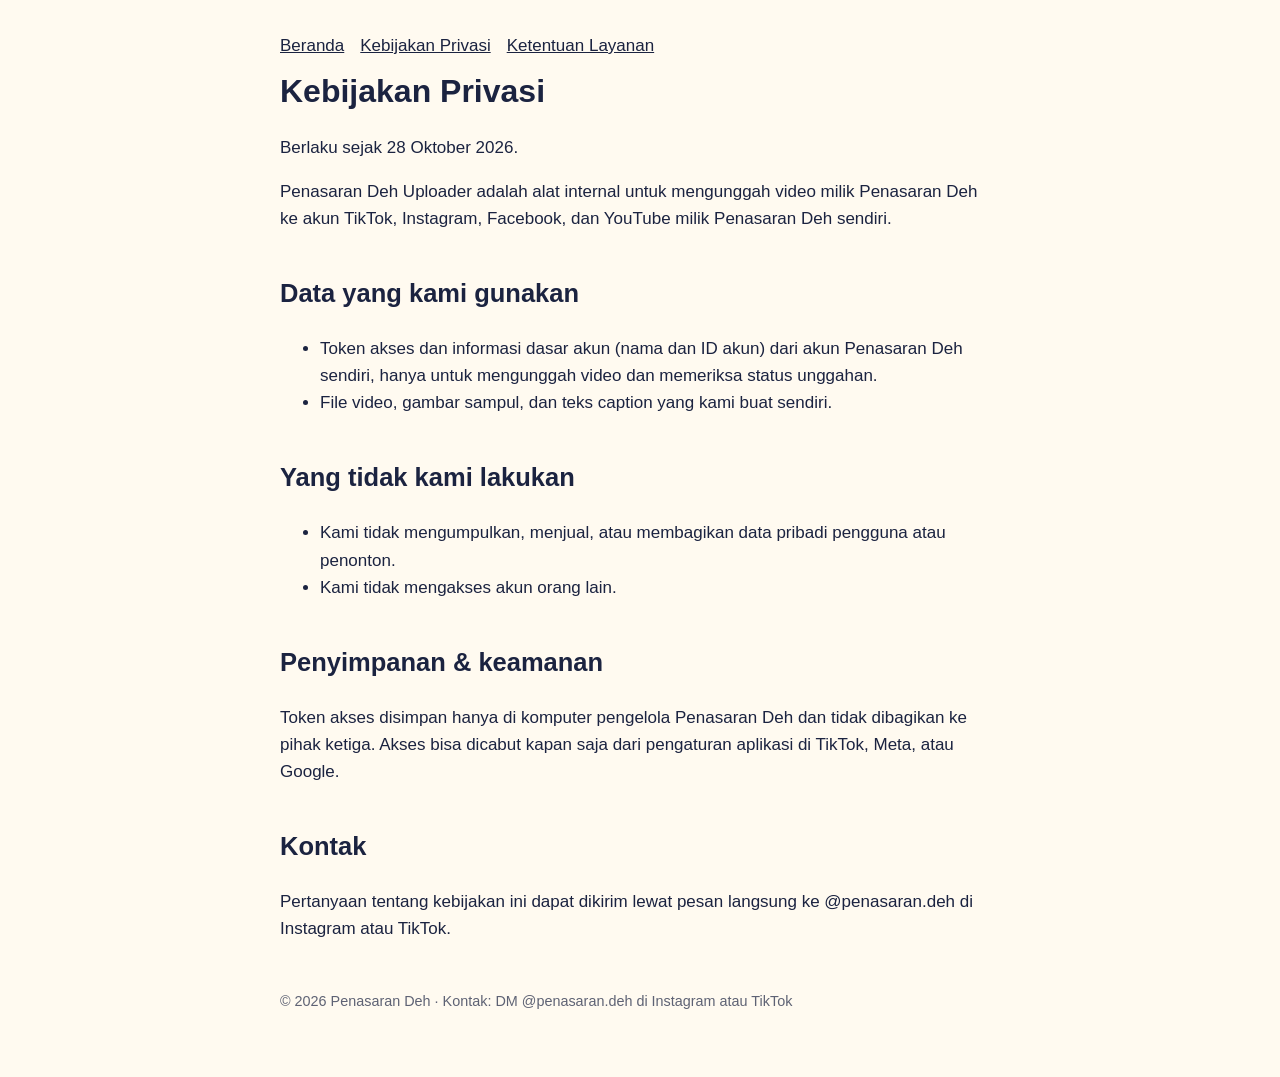
==== privacy.html @ a2973fb1 "Situs Penasaran Deh: beranda, privasi, ketentuan, callback login Co-Authored-By: Claude Opus 5.5 <no" ====
<!doctype html><html lang="id"><head><meta charset="utf-8"><meta name="viewport" content="width=device-width,initial-scale=1"><title>Kebijakan Privasi - Penasaran Deh</title><link rel="stylesheet" href="style.css"></head><body><main><nav><a href="./">Beranda</a><a href="privacy.html">Kebijakan Privasi</a><a href="terms.html">Ketentuan Layanan</a></nav>
<h1>Kebijakan Privasi</h1><p>Berlaku sejak 28 Oktober 2026.</p><p>Penasaran Deh Uploader adalah alat internal untuk mengunggah video milik Penasaran Deh ke akun TikTok, Instagram, Facebook, dan YouTube milik Penasaran Deh sendiri.</p><h2>Data yang kami gunakan</h2><ul><li>Token akses dan informasi dasar akun (nama dan ID akun) dari akun Penasaran Deh sendiri, hanya untuk mengunggah video dan memeriksa status unggahan.</li><li>File video, gambar sampul, dan teks caption yang kami buat sendiri.</li></ul><h2>Yang tidak kami lakukan</h2><ul><li>Kami tidak mengumpulkan, menjual, atau membagikan data pribadi pengguna atau penonton.</li><li>Kami tidak mengakses akun orang lain.</li></ul><h2>Penyimpanan &amp; keamanan</h2><p>Token akses disimpan hanya di komputer pengelola Penasaran Deh dan tidak dibagikan ke pihak ketiga. Akses bisa dicabut kapan saja dari pengaturan aplikasi di TikTok, Meta, atau Google.</p><h2>Kontak</h2><p>Pertanyaan tentang kebijakan ini dapat dikirim lewat pesan langsung ke @penasaran.deh di Instagram atau TikTok.</p>
<footer>© 2026 Penasaran Deh · Kontak: DM @penasaran.deh di Instagram atau TikTok</footer></main></body></html>
---- style.css ----
:root{--bg:#fffaf0;--ink:#1b2340;--acc:#ffd23f}
body{margin:0;background:var(--bg);color:var(--ink);font:17px/1.6 -apple-system,Segoe UI,Roboto,sans-serif}
main{max-width:720px;margin:0 auto;padding:32px 16px 64px}
h1{font-size:2rem;margin:.2em 0}h2{margin-top:1.6em}
.tag{display:inline-block;background:var(--acc);padding:4px 12px;border-radius:999px;font-weight:700}
nav a{margin-right:16px;color:var(--ink)}footer{margin-top:48px;font-size:.9rem;opacity:.7}
img{max-width:220px;border-radius:12px}
code{background:#fff;border:1px solid #ddd;padding:8px;display:block;word-break:break-all}
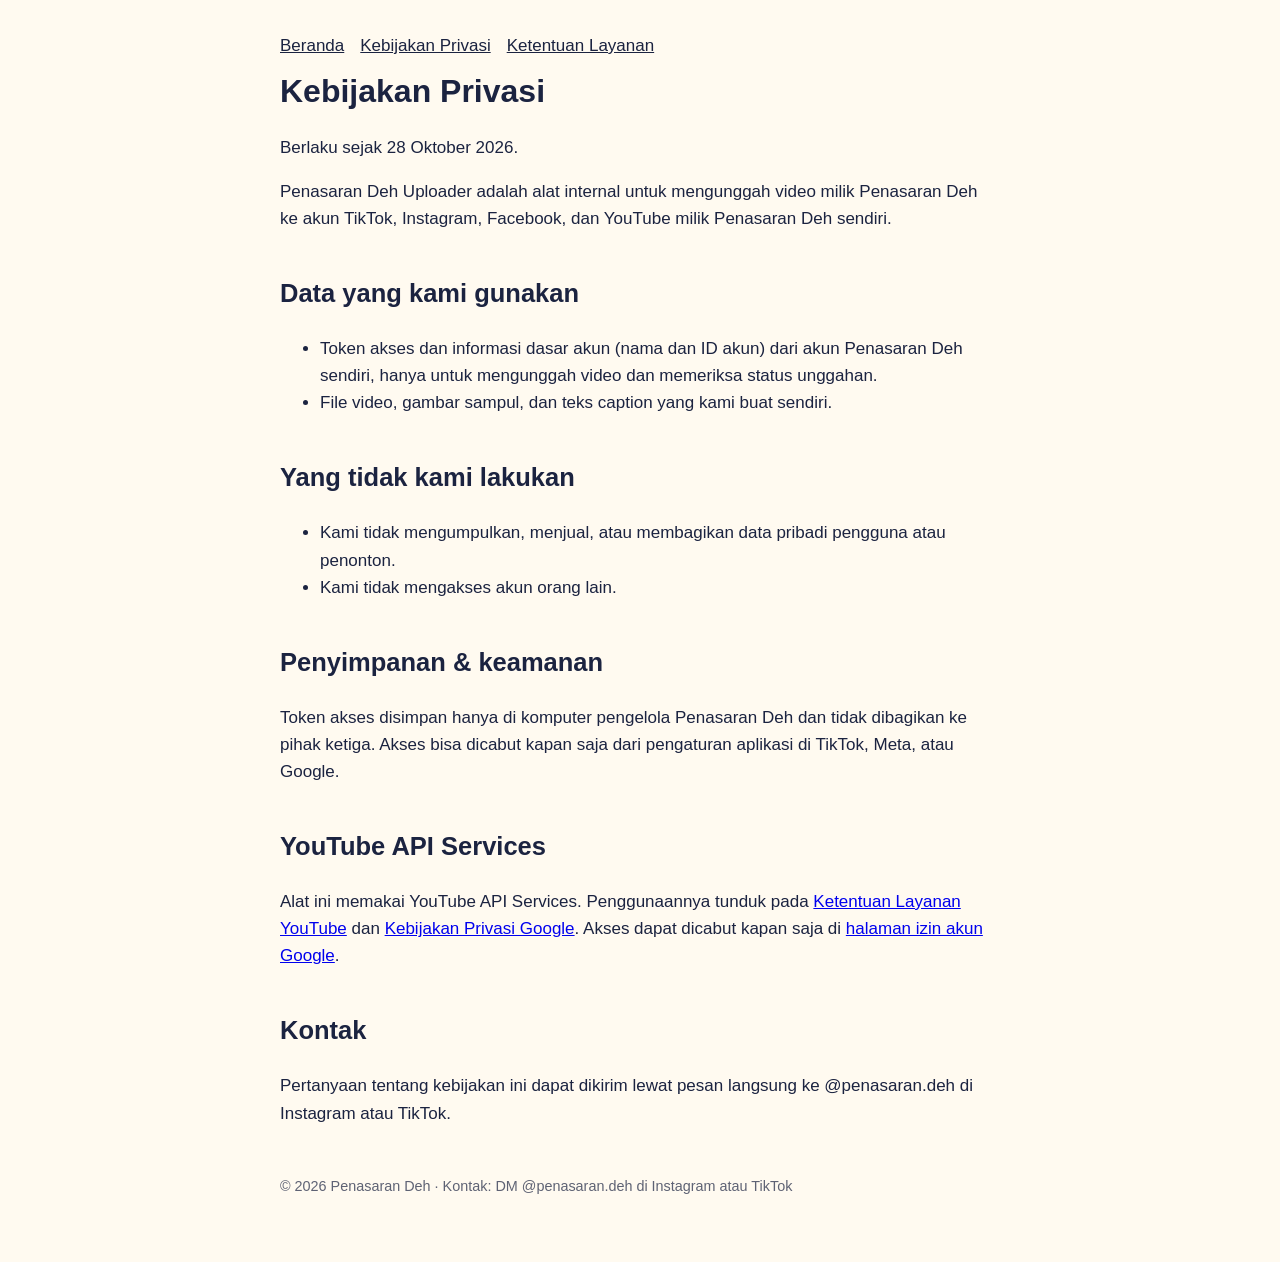
==== commit 58fd8297: "Tambah bagian YouTube API Services di beranda dan privasi Co-Authored-By: Claude Opus 5.5 <noreply@a" ====
--- a/privacy.html
+++ b/privacy.html
@@ -1,3 +1,3 @@
 <!doctype html><html lang="id"><head><meta charset="utf-8"><meta name="viewport" content="width=device-width,initial-scale=1"><title>Kebijakan Privasi - Penasaran Deh</title><link rel="stylesheet" href="style.css"></head><body><main><nav><a href="./">Beranda</a><a href="privacy.html">Kebijakan Privasi</a><a href="terms.html">Ketentuan Layanan</a></nav>
-<h1>Kebijakan Privasi</h1><p>Berlaku sejak 28 Oktober 2026.</p><p>Penasaran Deh Uploader adalah alat internal untuk mengunggah video milik Penasaran Deh ke akun TikTok, Instagram, Facebook, dan YouTube milik Penasaran Deh sendiri.</p><h2>Data yang kami gunakan</h2><ul><li>Token akses dan informasi dasar akun (nama dan ID akun) dari akun Penasaran Deh sendiri, hanya untuk mengunggah video dan memeriksa status unggahan.</li><li>File video, gambar sampul, dan teks caption yang kami buat sendiri.</li></ul><h2>Yang tidak kami lakukan</h2><ul><li>Kami tidak mengumpulkan, menjual, atau membagikan data pribadi pengguna atau penonton.</li><li>Kami tidak mengakses akun orang lain.</li></ul><h2>Penyimpanan &amp; keamanan</h2><p>Token akses disimpan hanya di komputer pengelola Penasaran Deh dan tidak dibagikan ke pihak ketiga. Akses bisa dicabut kapan saja dari pengaturan aplikasi di TikTok, Meta, atau Google.</p><h2>Kontak</h2><p>Pertanyaan tentang kebijakan ini dapat dikirim lewat pesan langsung ke @penasaran.deh di Instagram atau TikTok.</p>
+<h1>Kebijakan Privasi</h1><p>Berlaku sejak 28 Oktober 2026.</p><p>Penasaran Deh Uploader adalah alat internal untuk mengunggah video milik Penasaran Deh ke akun TikTok, Instagram, Facebook, dan YouTube milik Penasaran Deh sendiri.</p><h2>Data yang kami gunakan</h2><ul><li>Token akses dan informasi dasar akun (nama dan ID akun) dari akun Penasaran Deh sendiri, hanya untuk mengunggah video dan memeriksa status unggahan.</li><li>File video, gambar sampul, dan teks caption yang kami buat sendiri.</li></ul><h2>Yang tidak kami lakukan</h2><ul><li>Kami tidak mengumpulkan, menjual, atau membagikan data pribadi pengguna atau penonton.</li><li>Kami tidak mengakses akun orang lain.</li></ul><h2>Penyimpanan &amp; keamanan</h2><p>Token akses disimpan hanya di komputer pengelola Penasaran Deh dan tidak dibagikan ke pihak ketiga. Akses bisa dicabut kapan saja dari pengaturan aplikasi di TikTok, Meta, atau Google.</p><h2>YouTube API Services</h2><p>Alat ini memakai YouTube API Services. Penggunaannya tunduk pada <a href="https://www.youtube.com/t/terms">Ketentuan Layanan YouTube</a> dan <a href="https://policies.google.com/privacy">Kebijakan Privasi Google</a>. Akses dapat dicabut kapan saja di <a href="https://myaccount.google.com/permissions">halaman izin akun Google</a>.</p><h2>Kontak</h2><p>Pertanyaan tentang kebijakan ini dapat dikirim lewat pesan langsung ke @penasaran.deh di Instagram atau TikTok.</p>
 <footer>© 2026 Penasaran Deh · Kontak: DM @penasaran.deh di Instagram atau TikTok</footer></main></body></html>
